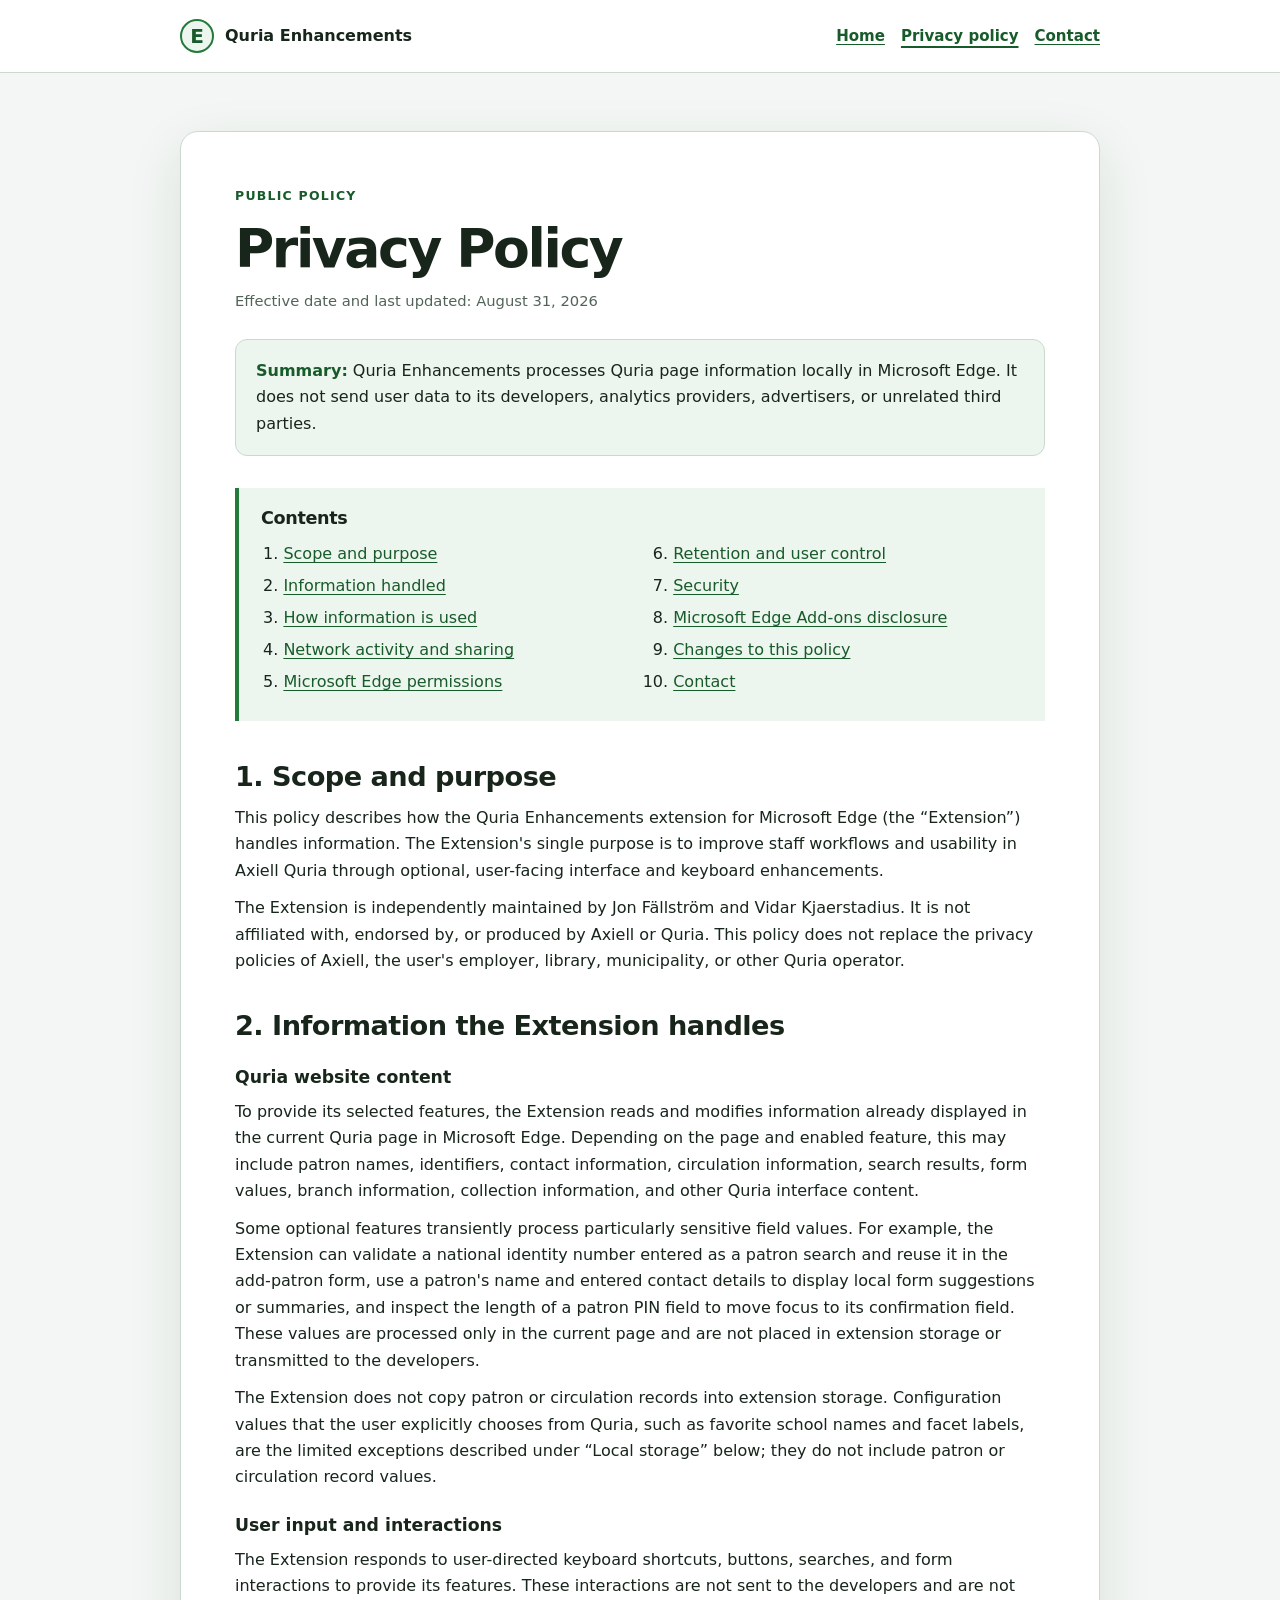
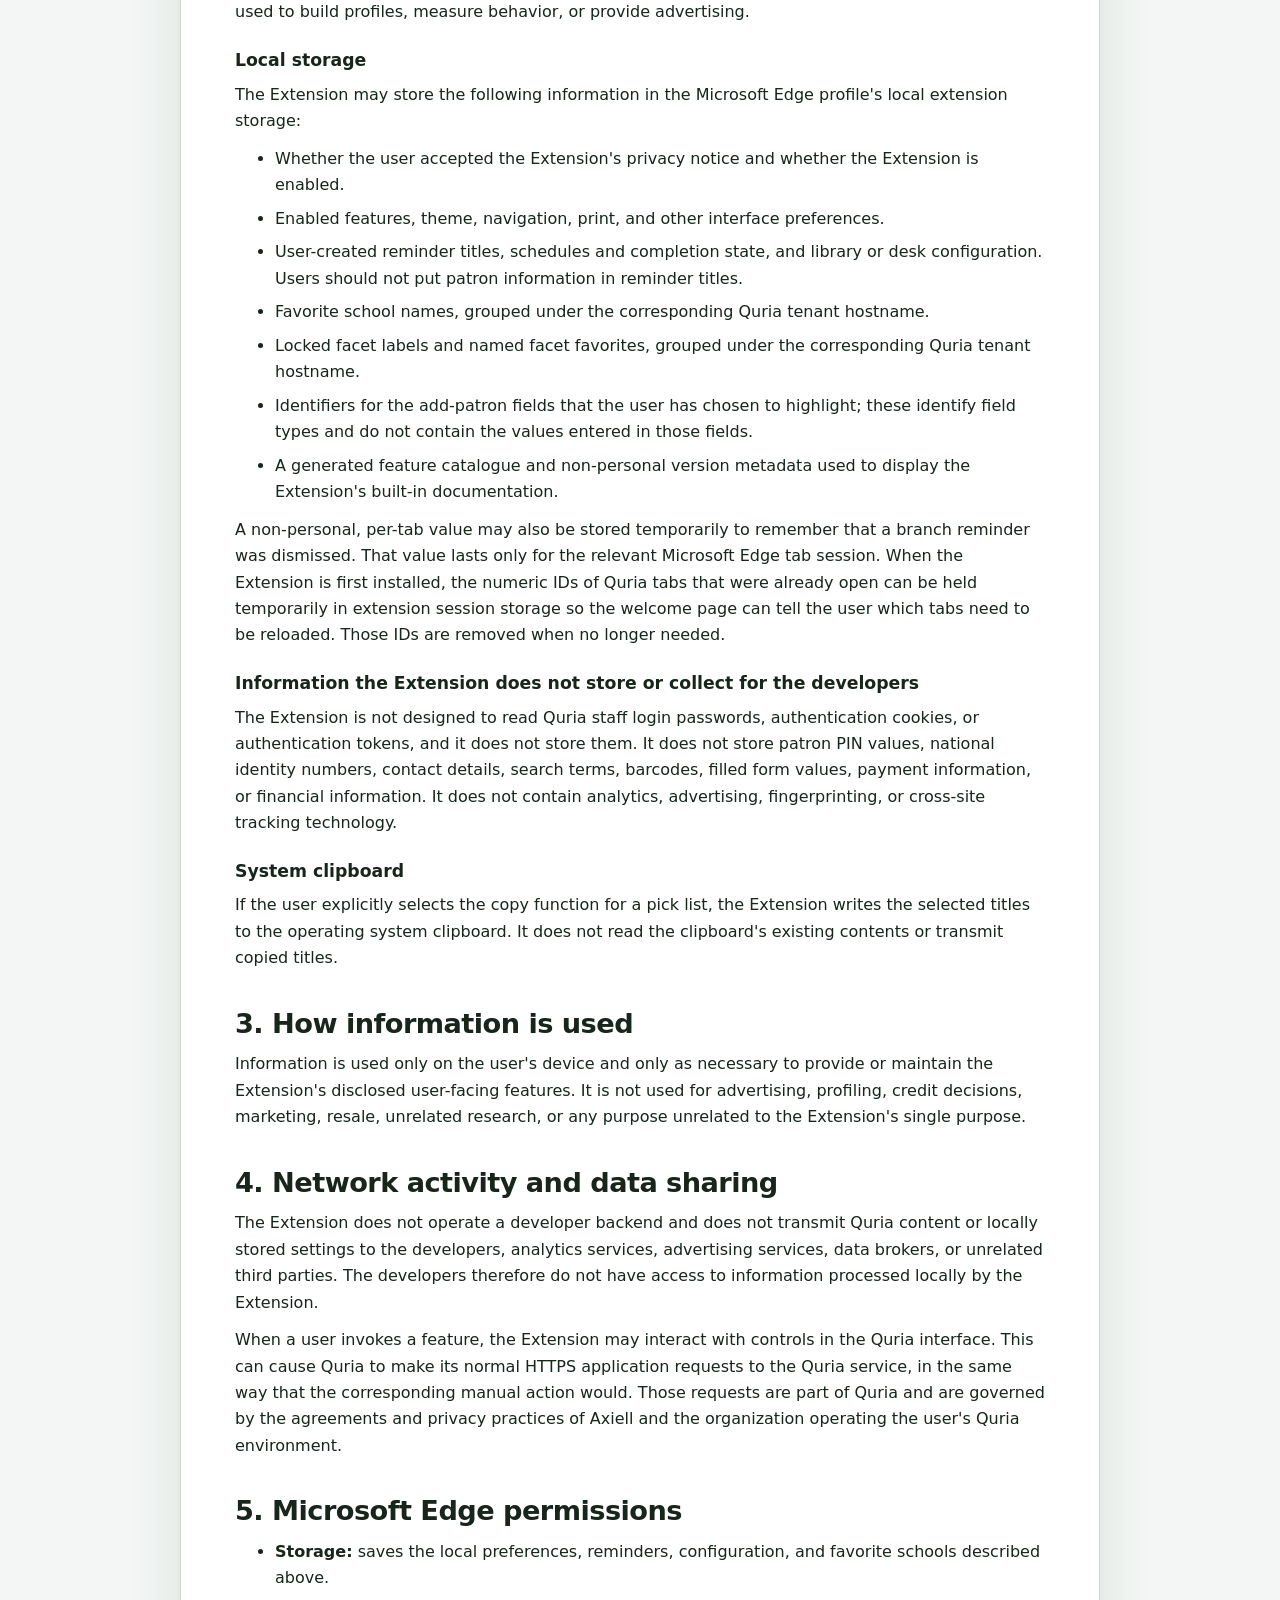
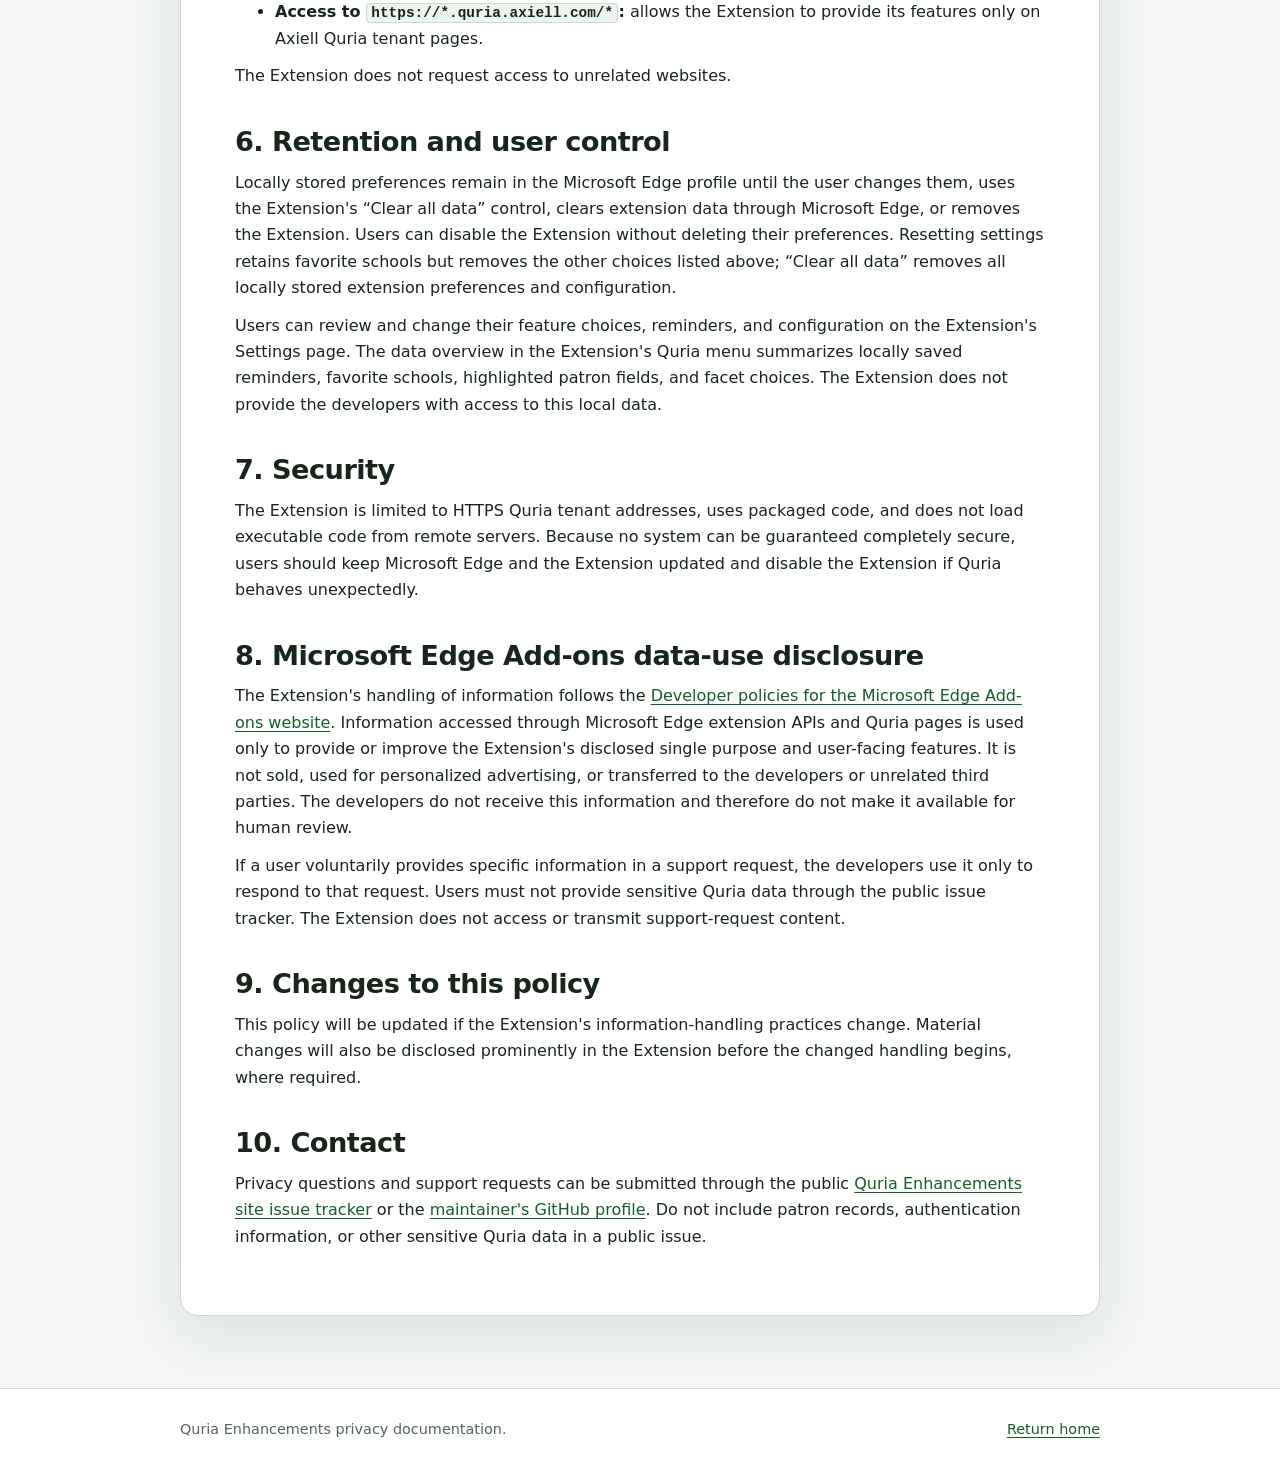
==== privacy.html @ 5dc9fc8a "Publish Edge launch information site" ====
<!doctype html>
<html lang="en">
<head>
    <meta charset="utf-8">
    <meta name="viewport" content="width=device-width, initial-scale=1">
    <meta name="description" content="Privacy policy for the Quria Enhancements extension for Microsoft Edge.">
    <meta name="referrer" content="no-referrer">
    <meta http-equiv="Content-Security-Policy" content="default-src 'self'; script-src 'none'; style-src 'self'; img-src 'self' data:; connect-src 'none'; frame-src 'none'; object-src 'none'; base-uri 'none'; form-action 'none'">
    <link rel="canonical" href="https://jon-fallstrom.github.io/Quria-enhancements---Plugin-info/privacy.html">
    <link rel="stylesheet" href="styles.css">
    <title>Privacy Policy — Quria Enhancements</title>
</head>
<body>
    <a class="skip-link" href="#main-content">Skip to main content</a>

    <header class="site-header">
        <div class="site-header-inner">
            <a class="brand" href="index.html" aria-label="Quria Enhancements home">
                <span class="brand-mark" aria-hidden="true">E</span>
                <span>Quria Enhancements</span>
            </a>
            <nav class="site-nav" aria-label="Main navigation">
                <a href="index.html">Home</a>
                <a href="privacy.html" aria-current="page">Privacy policy</a>
                <a href="#contact">Contact</a>
            </nav>
        </div>
    </header>

    <main id="main-content" class="page-shell">
        <article class="document">
            <p class="eyebrow">Public policy</p>
            <h1>Privacy Policy</h1>
            <p class="meta">Effective date and last updated: August 31, 2026</p>

            <div class="notice">
                <strong>Summary:</strong> Quria Enhancements processes Quria page information locally in Microsoft Edge.
                It does not send user data to its developers, analytics providers, advertisers, or unrelated third parties.
            </div>

            <nav class="document-toc" aria-label="Privacy policy contents">
                <h2>Contents</h2>
                <ol>
                    <li><a href="#scope">Scope and purpose</a></li>
                    <li><a href="#information">Information handled</a></li>
                    <li><a href="#use">How information is used</a></li>
                    <li><a href="#transmission">Network activity and sharing</a></li>
                    <li><a href="#permissions">Microsoft Edge permissions</a></li>
                    <li><a href="#retention">Retention and user control</a></li>
                    <li><a href="#security">Security</a></li>
                    <li><a href="#edge-addons">Microsoft Edge Add-ons disclosure</a></li>
                    <li><a href="#changes">Changes to this policy</a></li>
                    <li><a href="#contact">Contact</a></li>
                </ol>
            </nav>

            <section aria-labelledby="scope">
                <h2 id="scope">1. Scope and purpose</h2>
                <p>
                    This policy describes how the Quria Enhancements extension for Microsoft Edge (the “Extension”) handles information.
                    The Extension's single purpose is to improve staff workflows and usability in Axiell Quria through optional,
                    user-facing interface and keyboard enhancements.
                </p>
                <p>
                    The Extension is independently maintained by Jon Fällström and Vidar Kjaerstadius. It is not affiliated with,
                    endorsed by, or produced by Axiell or Quria. This policy does not replace the privacy policies of Axiell,
                    the user's employer, library, municipality, or other Quria operator.
                </p>
            </section>

            <section aria-labelledby="information">
                <h2 id="information">2. Information the Extension handles</h2>

                <h3>Quria website content</h3>
                <p>
                    To provide its selected features, the Extension reads and modifies information already displayed in the
                    current Quria page in Microsoft Edge. Depending on the page and enabled feature, this may include patron names, identifiers,
                    contact information, circulation information, search results, form values, branch information, collection
                    information, and other Quria interface content.
                </p>
                <p>
                    Some optional features transiently process particularly sensitive field values. For example, the Extension
                    can validate a national identity number entered as a patron search and reuse it in the add-patron form, use
                    a patron's name and entered contact details to display local form suggestions or summaries, and inspect the
                    length of a patron PIN field to move focus to its confirmation field. These values are processed only in the
                    current page and are not placed in extension storage or transmitted to the developers.
                </p>
                <p>
                    The Extension does not copy patron or circulation records into extension storage. Configuration values that
                    the user explicitly chooses from Quria, such as favorite school names and facet labels, are the limited
                    exceptions described under “Local storage” below; they do not include patron or circulation record values.
                </p>

                <h3>User input and interactions</h3>
                <p>
                    The Extension responds to user-directed keyboard shortcuts, buttons, searches, and form interactions to
                    provide its features. These interactions are not sent to the developers and are not used to build profiles,
                    measure behavior, or provide advertising.
                </p>

                <h3>Local storage</h3>
                <p>The Extension may store the following information in the Microsoft Edge profile's local extension storage:</p>
                <ul>
                    <li>Whether the user accepted the Extension's privacy notice and whether the Extension is enabled.</li>
                    <li>Enabled features, theme, navigation, print, and other interface preferences.</li>
                    <li>
                        User-created reminder titles, schedules and completion state, and library or desk configuration.
                        Users should not put patron information in reminder titles.
                    </li>
                    <li>Favorite school names, grouped under the corresponding Quria tenant hostname.</li>
                    <li>Locked facet labels and named facet favorites, grouped under the corresponding Quria tenant hostname.</li>
                    <li>
                        Identifiers for the add-patron fields that the user has chosen to highlight; these identify field types
                        and do not contain the values entered in those fields.
                    </li>
                    <li>A generated feature catalogue and non-personal version metadata used to display the Extension's built-in documentation.</li>
                </ul>
                <p>
                    A non-personal, per-tab value may also be stored temporarily to remember that a branch reminder was dismissed.
                    That value lasts only for the relevant Microsoft Edge tab session. When the Extension is first installed, the numeric
                    IDs of Quria tabs that were already open can be held temporarily in extension session storage so the welcome page
                    can tell the user which tabs need to be reloaded. Those IDs are removed when no longer needed.
                </p>

                <h3>Information the Extension does not store or collect for the developers</h3>
                <p>
                    The Extension is not designed to read Quria staff login passwords, authentication cookies, or authentication
                    tokens, and it does not store them. It does not store patron PIN values, national identity numbers, contact
                    details, search terms, barcodes, filled form values, payment information, or financial information. It does
                    not contain analytics, advertising, fingerprinting, or cross-site tracking technology.
                </p>

                <h3>System clipboard</h3>
                <p>
                    If the user explicitly selects the copy function for a pick list, the Extension writes the selected titles to
                    the operating system clipboard. It does not read the clipboard's existing contents or transmit copied titles.
                </p>
            </section>

            <section aria-labelledby="use">
                <h2 id="use">3. How information is used</h2>
                <p>
                    Information is used only on the user's device and only as necessary to provide or maintain the Extension's
                    disclosed user-facing features. It is not used for advertising, profiling, credit decisions, marketing,
                    resale, unrelated research, or any purpose unrelated to the Extension's single purpose.
                </p>
            </section>

            <section aria-labelledby="transmission">
                <h2 id="transmission">4. Network activity and data sharing</h2>
                <p>
                    The Extension does not operate a developer backend and does not transmit Quria content or locally stored
                    settings to the developers, analytics services, advertising services, data brokers, or unrelated third parties.
                    The developers therefore do not have access to information processed locally by the Extension.
                </p>
                <p>
                    When a user invokes a feature, the Extension may interact with controls in the Quria interface. This can cause
                    Quria to make its normal HTTPS application requests to the Quria service, in the same way that the corresponding
                    manual action would. Those requests are part of Quria and are governed by the agreements and privacy practices
                    of Axiell and the organization operating the user's Quria environment.
                </p>
            </section>

            <section aria-labelledby="permissions">
                <h2 id="permissions">5. Microsoft Edge permissions</h2>
                <ul>
                    <li><strong>Storage:</strong> saves the local preferences, reminders, configuration, and favorite schools described above.</li>
                    <li><strong>Access to <code>https://*.quria.axiell.com/*</code>:</strong> allows the Extension to provide its features only on Axiell Quria tenant pages.</li>
                </ul>
                <p>The Extension does not request access to unrelated websites.</p>
            </section>

            <section aria-labelledby="retention">
                <h2 id="retention">6. Retention and user control</h2>
                <p>
                    Locally stored preferences remain in the Microsoft Edge profile until the user changes them, uses the Extension's
                    “Clear all data” control, clears extension data through Microsoft Edge, or removes the Extension. Users can disable
                    the Extension without deleting their preferences. Resetting settings retains favorite schools but removes the
                    other choices listed above; “Clear all data” removes all locally stored extension preferences and configuration.
                </p>
                <p>
                    Users can review and change their feature choices, reminders, and configuration on the Extension's Settings page.
                    The data overview in the Extension's Quria menu summarizes locally saved reminders, favorite schools, highlighted
                    patron fields, and facet choices. The Extension does not provide the developers with access to this local data.
                </p>
            </section>

            <section aria-labelledby="security">
                <h2 id="security">7. Security</h2>
                <p>
                    The Extension is limited to HTTPS Quria tenant addresses, uses packaged code, and does not load executable code
                    from remote servers. Because no system can be guaranteed completely secure, users should keep Microsoft Edge
                    and the Extension updated and disable the Extension if Quria behaves unexpectedly.
                </p>
            </section>

            <section aria-labelledby="edge-addons">
                <h2 id="edge-addons">8. Microsoft Edge Add-ons data-use disclosure</h2>
                <p>
                    The Extension's handling of information follows the
                    <a href="https://learn.microsoft.com/en-us/legal/microsoft-edge/extensions/developer-policies" rel="noopener noreferrer">Developer policies for the Microsoft Edge Add-ons website</a>.
                    Information accessed through Microsoft Edge extension APIs and Quria pages is used only to provide or improve
                    the Extension's disclosed single purpose and user-facing features. It is not sold, used for personalized advertising,
                    or transferred to the developers or unrelated third parties. The developers do not receive this information and
                    therefore do not make it available for human review.
                </p>
                <p>
                    If a user voluntarily provides specific information in a support request, the developers use it only to respond to
                    that request. Users must not provide sensitive Quria data through the public issue tracker. The Extension does not
                    access or transmit support-request content.
                </p>
            </section>

            <section aria-labelledby="changes">
                <h2 id="changes">9. Changes to this policy</h2>
                <p>
                    This policy will be updated if the Extension's information-handling practices change. Material changes will also
                    be disclosed prominently in the Extension before the changed handling begins, where required.
                </p>
            </section>

            <section id="contact" aria-labelledby="contact-heading">
                <h2 id="contact-heading">10. Contact</h2>
                <p>
                    Privacy questions and support requests can be submitted through the public
                    <a href="https://github.com/jon-fallstrom/Quria-enhancements---Plugin-info/issues" rel="noopener noreferrer">Quria Enhancements site issue tracker</a>
                    or the <a href="https://github.com/jon-fallstrom" rel="noopener noreferrer">maintainer's GitHub profile</a>.
                    Do not include patron records, authentication information, or other sensitive Quria data in a public issue.
                </p>
            </section>
        </article>
    </main>

    <footer class="site-footer">
        <div class="site-footer-inner">
            <span>Quria Enhancements privacy documentation.</span>
            <a href="index.html">Return home</a>
        </div>
    </footer>
</body>
</html>
---- styles.css ----
:root {
    color-scheme: light dark;
    --page: #f3f6f4;
    --surface: #ffffff;
    --surface-soft: #edf5ef;
    --text: #17251b;
    --muted: #526458;
    --border: #cbd8ce;
    --accent: #247a3a;
    --accent-strong: #185b2a;
    --focus: #0b57d0;
    --shadow: 0 18px 55px rgba(25, 61, 34, 0.10);
}

* {
    box-sizing: border-box;
}

html {
    scroll-behavior: smooth;
}

body {
    min-width: 280px;
    margin: 0;
    background: var(--page);
    color: var(--text);
    font-family: Inter, ui-sans-serif, system-ui, -apple-system, BlinkMacSystemFont, "Segoe UI", sans-serif;
    font-size: 16px;
    line-height: 1.65;
}

a {
    color: var(--accent-strong);
    text-underline-offset: 0.18em;
}

a:hover {
    text-decoration-thickness: 2px;
}

a:focus-visible {
    border-radius: 3px;
    outline: 3px solid var(--focus);
    outline-offset: 3px;
}

.skip-link {
    position: fixed;
    z-index: 10;
    top: 12px;
    left: 12px;
    padding: 10px 14px;
    border-radius: 7px;
    background: var(--text);
    color: var(--surface);
    font-weight: 750;
    transform: translateY(-160%);
}

.skip-link:focus {
    transform: translateY(0);
}

.site-header {
    border-bottom: 1px solid var(--border);
    background: var(--surface);
}

.site-header-inner,
.page-shell,
.site-footer-inner {
    width: min(920px, calc(100% - 36px));
    margin-inline: auto;
}

.site-header-inner {
    display: flex;
    align-items: center;
    justify-content: space-between;
    gap: 20px;
    min-height: 72px;
}

.brand {
    display: inline-flex;
    align-items: center;
    gap: 11px;
    color: var(--text);
    font-weight: 750;
    text-decoration: none;
}

.brand-mark {
    display: inline-grid;
    width: 34px;
    height: 34px;
    place-items: center;
    border: 2px solid var(--accent);
    border-radius: 50%;
    background: var(--surface-soft);
    color: var(--accent-strong);
    font-size: 20px;
    font-weight: 800;
    line-height: 1;
}

.site-nav {
    display: flex;
    flex-wrap: wrap;
    gap: 16px;
}

.site-nav a {
    font-size: 0.94rem;
    font-weight: 650;
}

.site-nav a[aria-current="page"] {
    text-decoration-thickness: 2px;
    text-underline-offset: 0.32em;
}

.page-shell {
    padding-block: 58px 72px;
}

.hero,
.document {
    border: 1px solid var(--border);
    border-radius: 18px;
    background: var(--surface);
    box-shadow: var(--shadow);
}

.hero {
    padding: clamp(30px, 6vw, 64px);
}

.content-section {
    padding-top: 56px;
    scroll-margin-top: 24px;
}

.content-section + .content-section {
    margin-top: 8px;
}

.document {
    padding: clamp(26px, 5vw, 54px);
}

.eyebrow {
    margin: 0 0 10px;
    color: var(--accent-strong);
    font-size: 0.78rem;
    font-weight: 800;
    letter-spacing: 0.1em;
    text-transform: uppercase;
}

h1,
h2,
h3 {
    line-height: 1.2;
}

h1 {
    max-width: 18ch;
    margin: 0;
    font-size: clamp(2.1rem, 7vw, 4.2rem);
    letter-spacing: -0.045em;
}

.document h1 {
    max-width: none;
    font-size: clamp(2rem, 6vw, 3.35rem);
}

h2 {
    margin: 2.25rem 0 0.7rem;
    font-size: clamp(1.35rem, 3vw, 1.7rem);
    letter-spacing: -0.02em;
}

h3 {
    margin: 1.5rem 0 0.5rem;
    font-size: 1.08rem;
}

p,
ul {
    margin-block: 0.7rem;
}

ol {
    margin-block: 0.7rem;
}

li + li {
    margin-top: 0.45rem;
}

.lede {
    max-width: 66ch;
    margin: 1.25rem 0 0;
    color: var(--muted);
    font-size: clamp(1.08rem, 2.2vw, 1.24rem);
}

.actions {
    display: flex;
    flex-wrap: wrap;
    gap: 12px;
    margin-top: 28px;
}

.key-facts {
    display: grid;
    grid-template-columns: repeat(3, minmax(0, 1fr));
    gap: 1px;
    margin: 42px 0 0;
    overflow: hidden;
    border: 1px solid var(--border);
    border-radius: 12px;
    background: var(--border);
}

.key-facts div {
    padding: 16px 18px;
    background: var(--surface-soft);
}

.key-facts dt {
    color: var(--muted);
    font-size: 0.76rem;
    font-weight: 800;
    letter-spacing: 0.07em;
    text-transform: uppercase;
}

.key-facts dd {
    margin: 3px 0 0;
    font-weight: 700;
}

.button {
    display: inline-flex;
    align-items: center;
    min-height: 44px;
    padding: 9px 17px;
    border: 1px solid var(--accent);
    border-radius: 9px;
    background: var(--accent);
    color: #ffffff;
    font-weight: 750;
    text-decoration: none;
}

.button:hover {
    background: var(--accent-strong);
}

.button.is-secondary {
    border-color: var(--border);
    background: var(--surface);
    color: var(--accent-strong);
}

.cards {
    display: grid;
    grid-template-columns: repeat(3, minmax(0, 1fr));
    gap: 16px;
    margin-top: 22px;
}

.card,
.notice {
    border: 1px solid var(--border);
    border-radius: 12px;
    background: var(--surface-soft);
}

.card {
    padding: 20px;
}

.card h3 {
    margin: 0;
    font-size: 1.06rem;
}

.card p {
    margin-bottom: 0;
    color: var(--muted);
    font-size: 0.95rem;
}

.meta {
    margin-top: 8px;
    color: var(--muted);
    font-size: 0.92rem;
}

.notice {
    margin: 1.6rem 0;
    padding: 18px 20px;
}

.notice strong {
    color: var(--accent-strong);
}

.section-intro {
    max-width: 72ch;
    color: var(--muted);
    font-size: 1.05rem;
}

.section-action {
    margin-top: 20px;
    font-weight: 700;
}

.callout {
    display: grid;
    grid-template-columns: minmax(220px, 0.8fr) minmax(0, 1.2fr);
    gap: clamp(24px, 6vw, 64px);
    align-items: start;
    margin-top: 64px;
    padding: clamp(24px, 5vw, 40px);
    border: 1px solid var(--border);
    border-radius: 14px;
    background: var(--surface-soft);
}

.callout h2,
.callout p {
    margin-top: 0;
}

.document-toc {
    margin: 2rem 0 2.5rem;
    padding: 20px 22px;
    border-left: 4px solid var(--accent);
    background: var(--surface-soft);
}

.document-toc h2 {
    margin: 0 0 0.75rem;
    font-size: 1.1rem;
}

.document-toc ol {
    columns: 2;
    gap: 40px;
    margin: 0;
    padding-left: 1.4rem;
}

.document-toc li {
    break-inside: avoid;
    margin: 0 0 0.35rem;
}

code {
    padding: 0.08em 0.3em;
    border: 1px solid var(--border);
    border-radius: 4px;
    background: var(--surface-soft);
    font-size: 0.9em;
}

.document section {
    scroll-margin-top: 24px;
}

.site-footer {
    border-top: 1px solid var(--border);
    background: var(--surface);
}

.site-footer-inner {
    display: flex;
    align-items: center;
    justify-content: space-between;
    gap: 18px;
    min-height: 82px;
    color: var(--muted);
    font-size: 0.9rem;
}

@media (max-width: 700px) {
    .site-header-inner,
    .site-footer-inner {
        align-items: flex-start;
        flex-direction: column;
        justify-content: center;
        padding-block: 15px;
    }

    .cards {
        grid-template-columns: 1fr;
    }

    .key-facts,
    .callout {
        grid-template-columns: 1fr;
    }

    .document-toc ol {
        columns: 1;
    }

    .page-shell {
        padding-block: 28px 46px;
    }
}

@media (prefers-color-scheme: dark) {
    :root {
        --page: #111814;
        --surface: #19231d;
        --surface-soft: #202e25;
        --text: #eff8f1;
        --muted: #b7c8bb;
        --border: #3d5142;
        --accent: #62bc75;
        --accent-strong: #9de0aa;
        --focus: #8ab4f8;
        --shadow: 0 18px 55px rgba(0, 0, 0, 0.24);
    }

    .button {
        color: #102016;
    }

    .button.is-secondary {
        color: var(--accent-strong);
    }
}

@media (prefers-reduced-motion: reduce) {
    html {
        scroll-behavior: auto;
    }
}

@media print {
    :root {
        color-scheme: light;
        --page: #ffffff;
        --surface: #ffffff;
        --surface-soft: #ffffff;
        --text: #000000;
        --muted: #333333;
        --border: #999999;
        --shadow: none;
    }

    .skip-link,
    .site-header,
    .site-footer,
    .actions {
        display: none;
    }

    .page-shell {
        width: 100%;
        padding: 0;
    }

    .hero,
    .card,
    .callout {
        break-inside: avoid;
        box-shadow: none;
    }

    a {
        color: inherit;
    }
}
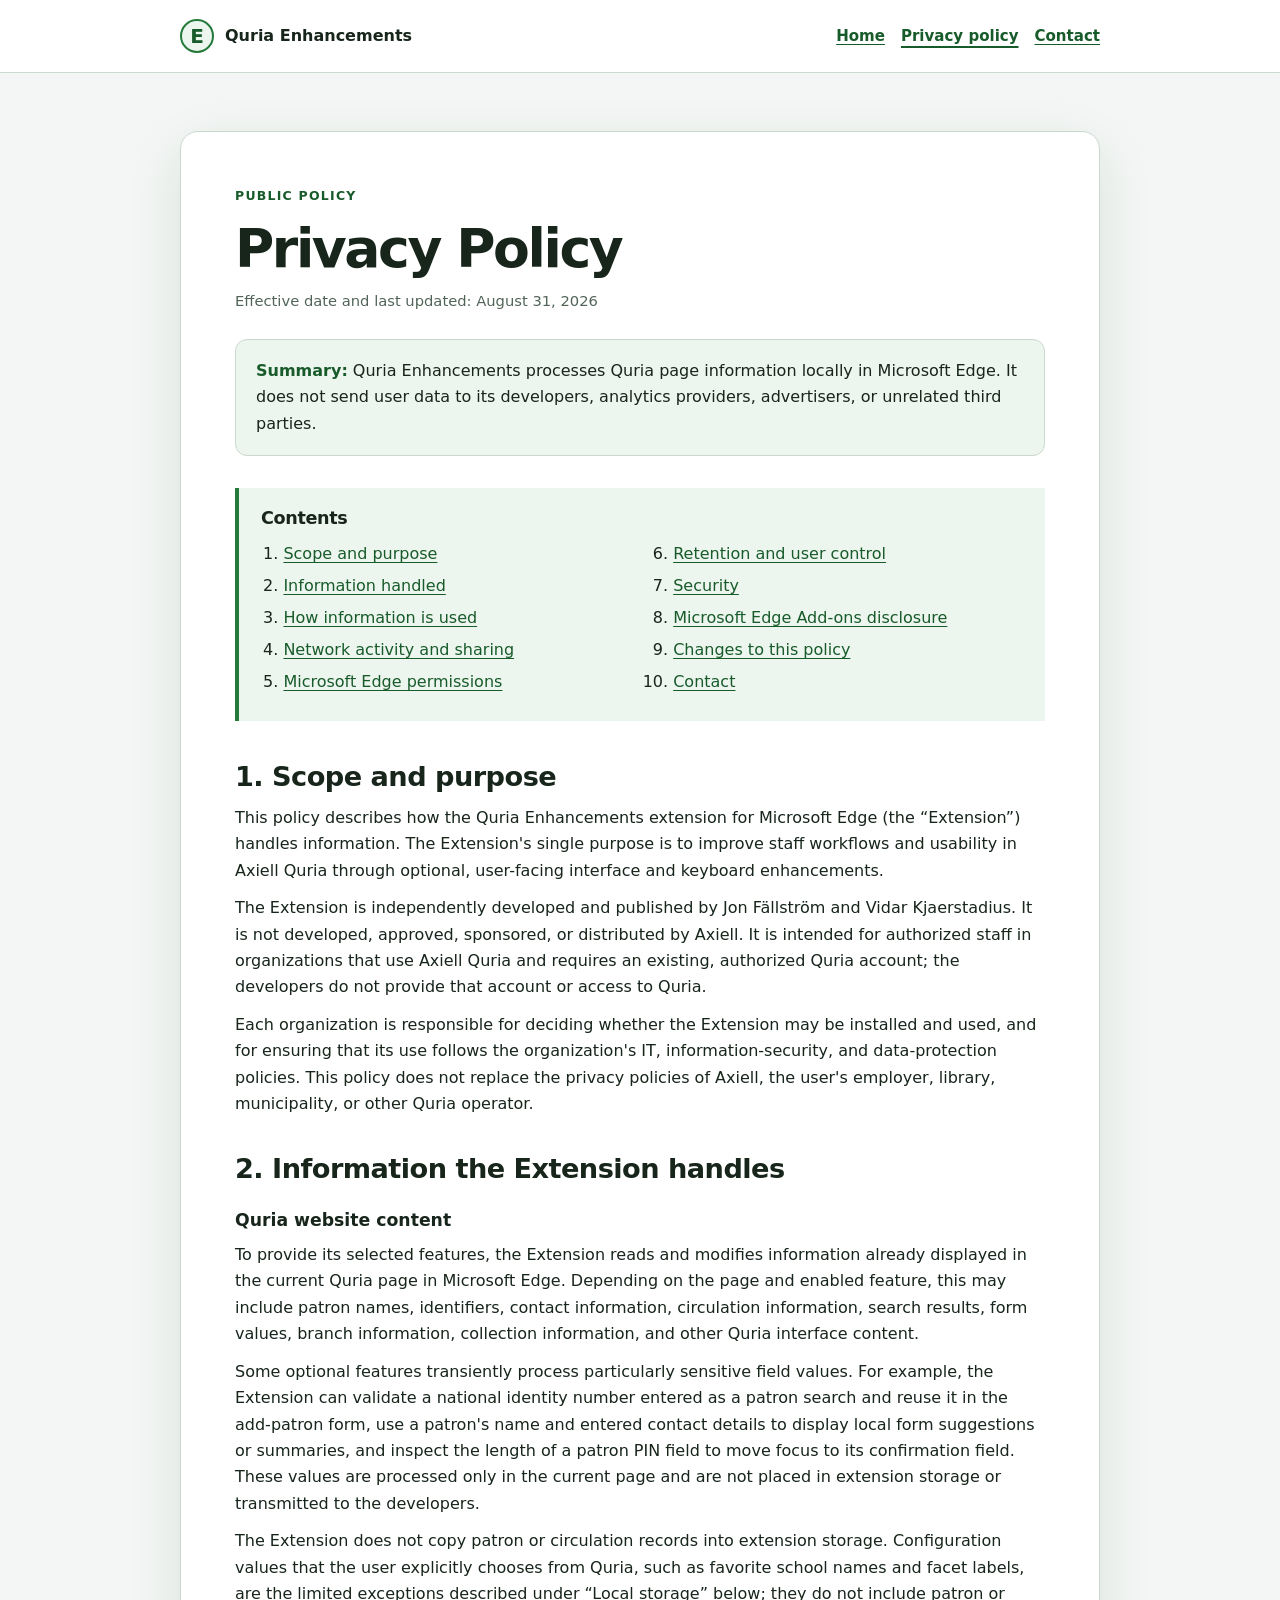
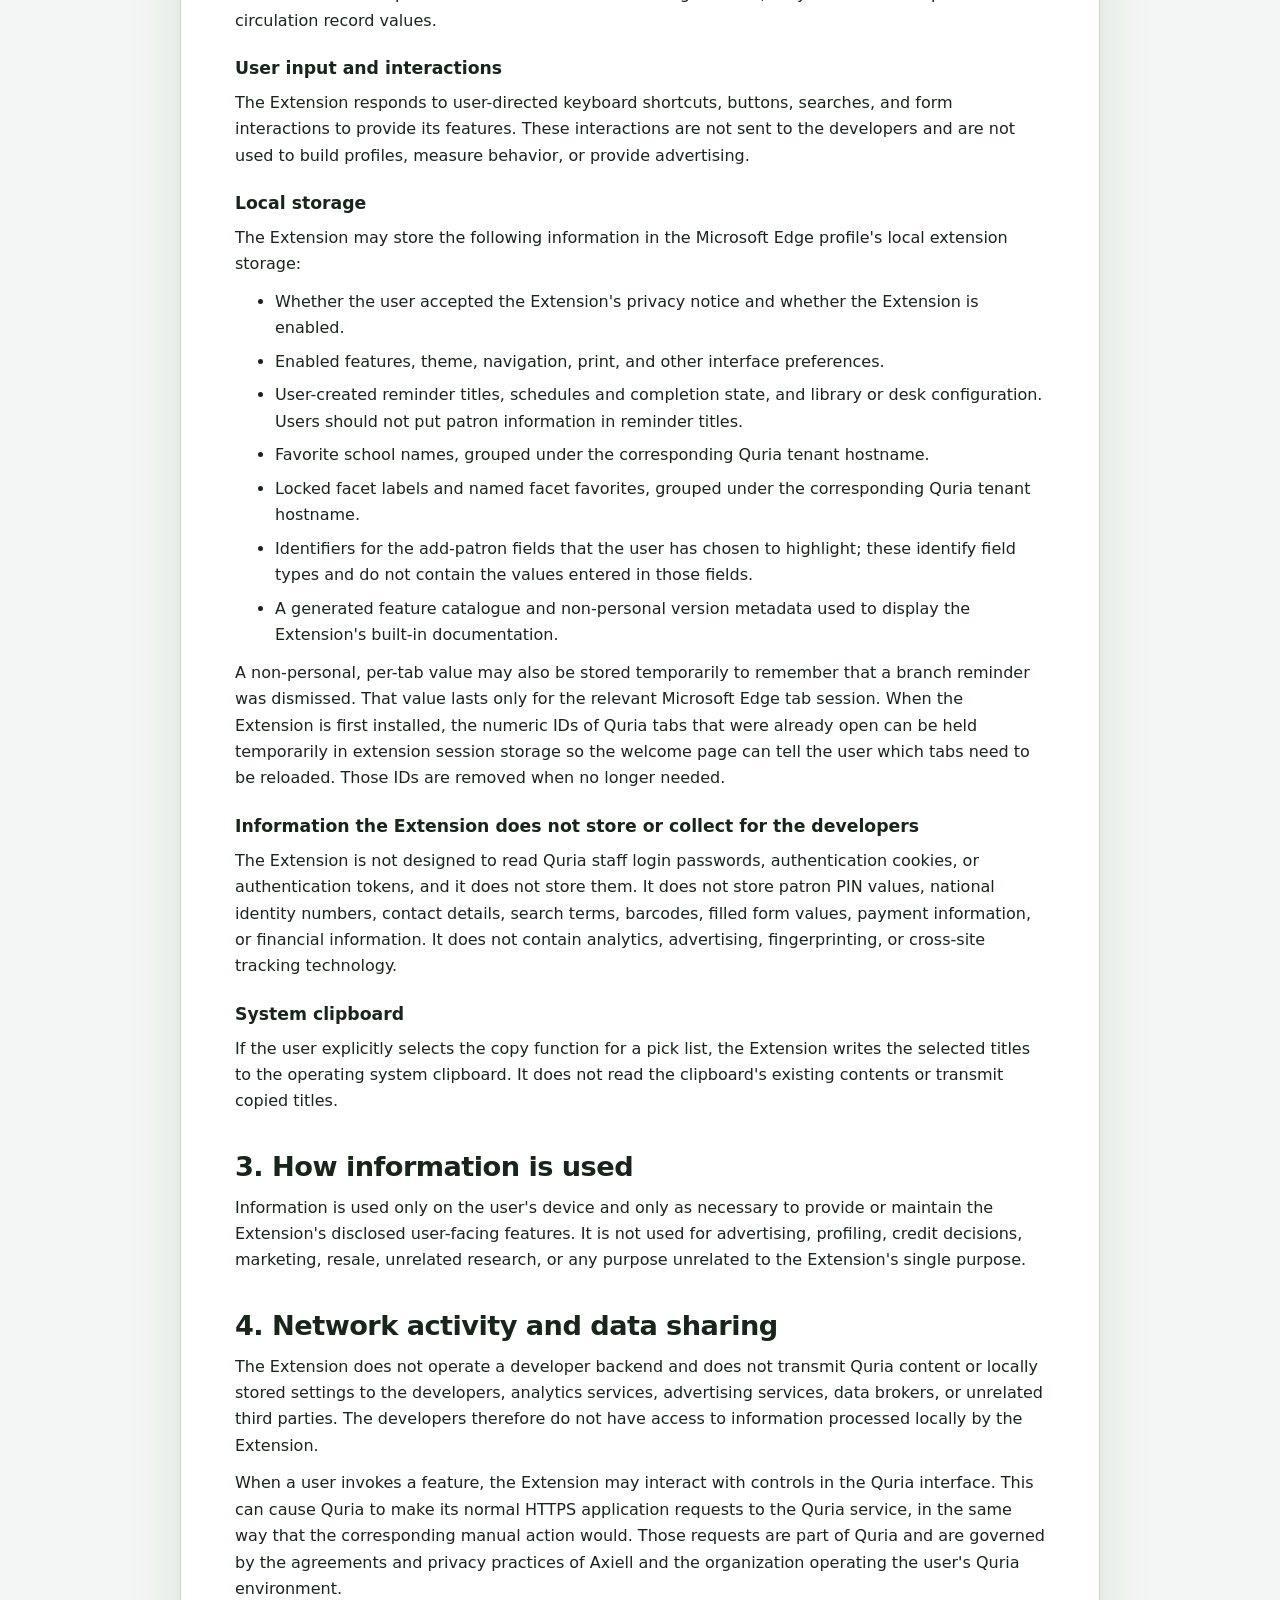
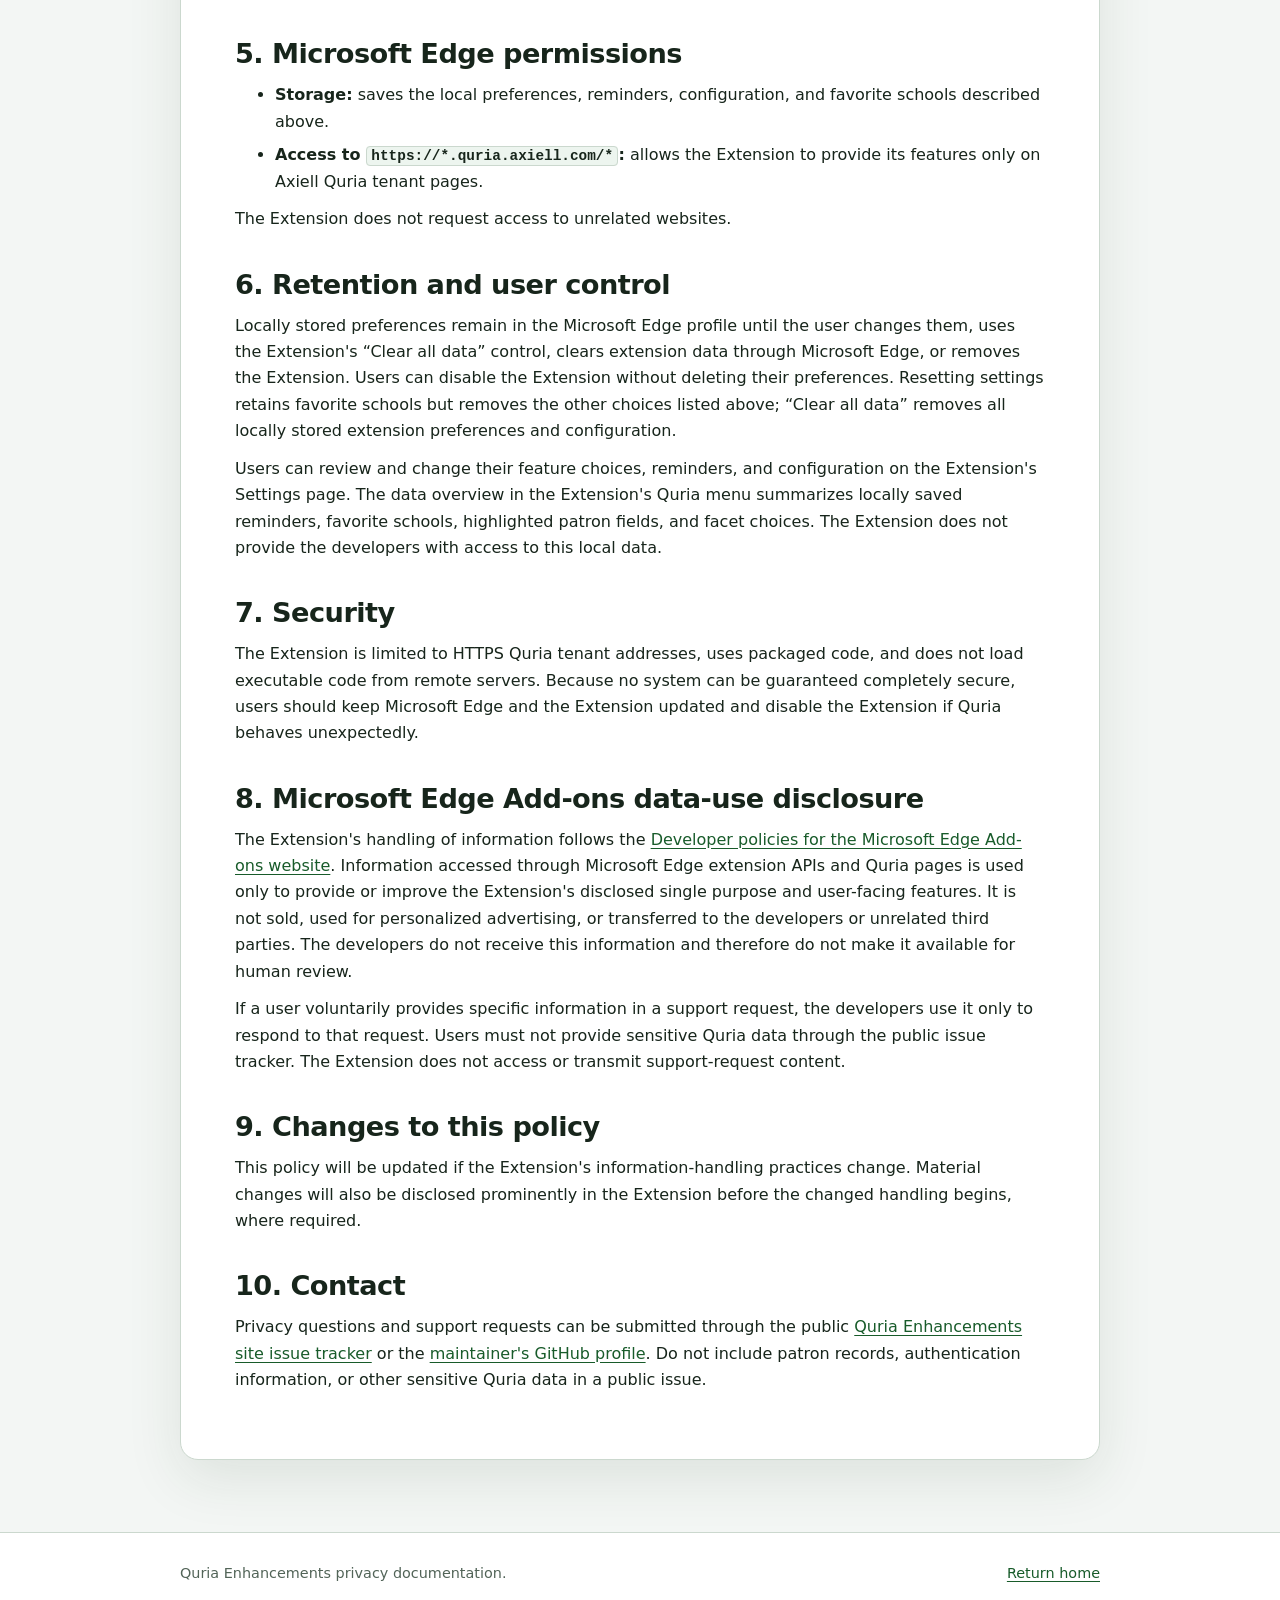
==== commit 36bf36a9: "Clarify independent Edge distribution" ====
--- a/privacy.html
+++ b/privacy.html
@@ -62,9 +62,15 @@
                     user-facing interface and keyboard enhancements.
                 </p>
                 <p>
-                    The Extension is independently maintained by Jon Fällström and Vidar Kjaerstadius. It is not affiliated with,
-                    endorsed by, or produced by Axiell or Quria. This policy does not replace the privacy policies of Axiell,
-                    the user's employer, library, municipality, or other Quria operator.
+                    The Extension is independently developed and published by Jon Fällström and Vidar Kjaerstadius. It is not
+                    developed, approved, sponsored, or distributed by Axiell. It is intended for authorized staff in organizations
+                    that use Axiell Quria and requires an existing, authorized Quria account; the developers do not provide that
+                    account or access to Quria.
+                </p>
+                <p>
+                    Each organization is responsible for deciding whether the Extension may be installed and used, and for ensuring
+                    that its use follows the organization's IT, information-security, and data-protection policies. This policy does
+                    not replace the privacy policies of Axiell, the user's employer, library, municipality, or other Quria operator.
                 </p>
             </section>
 
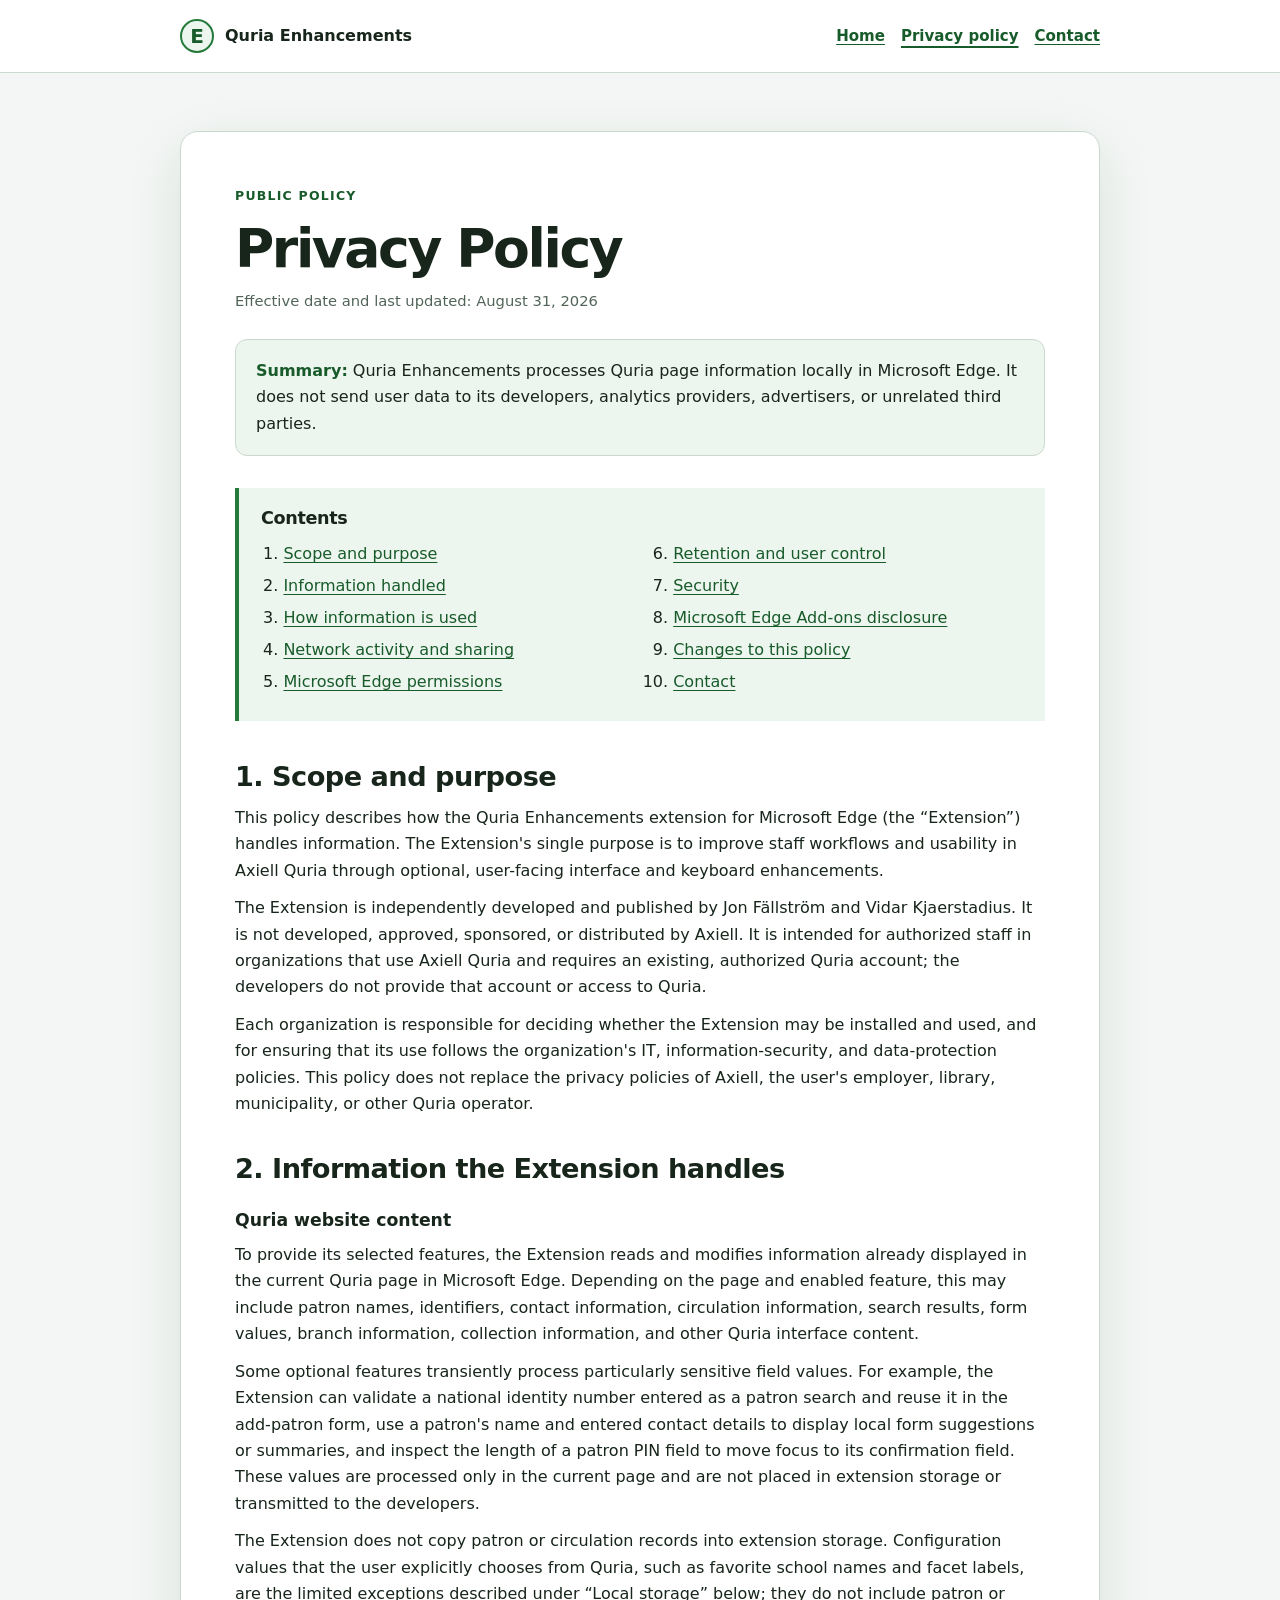
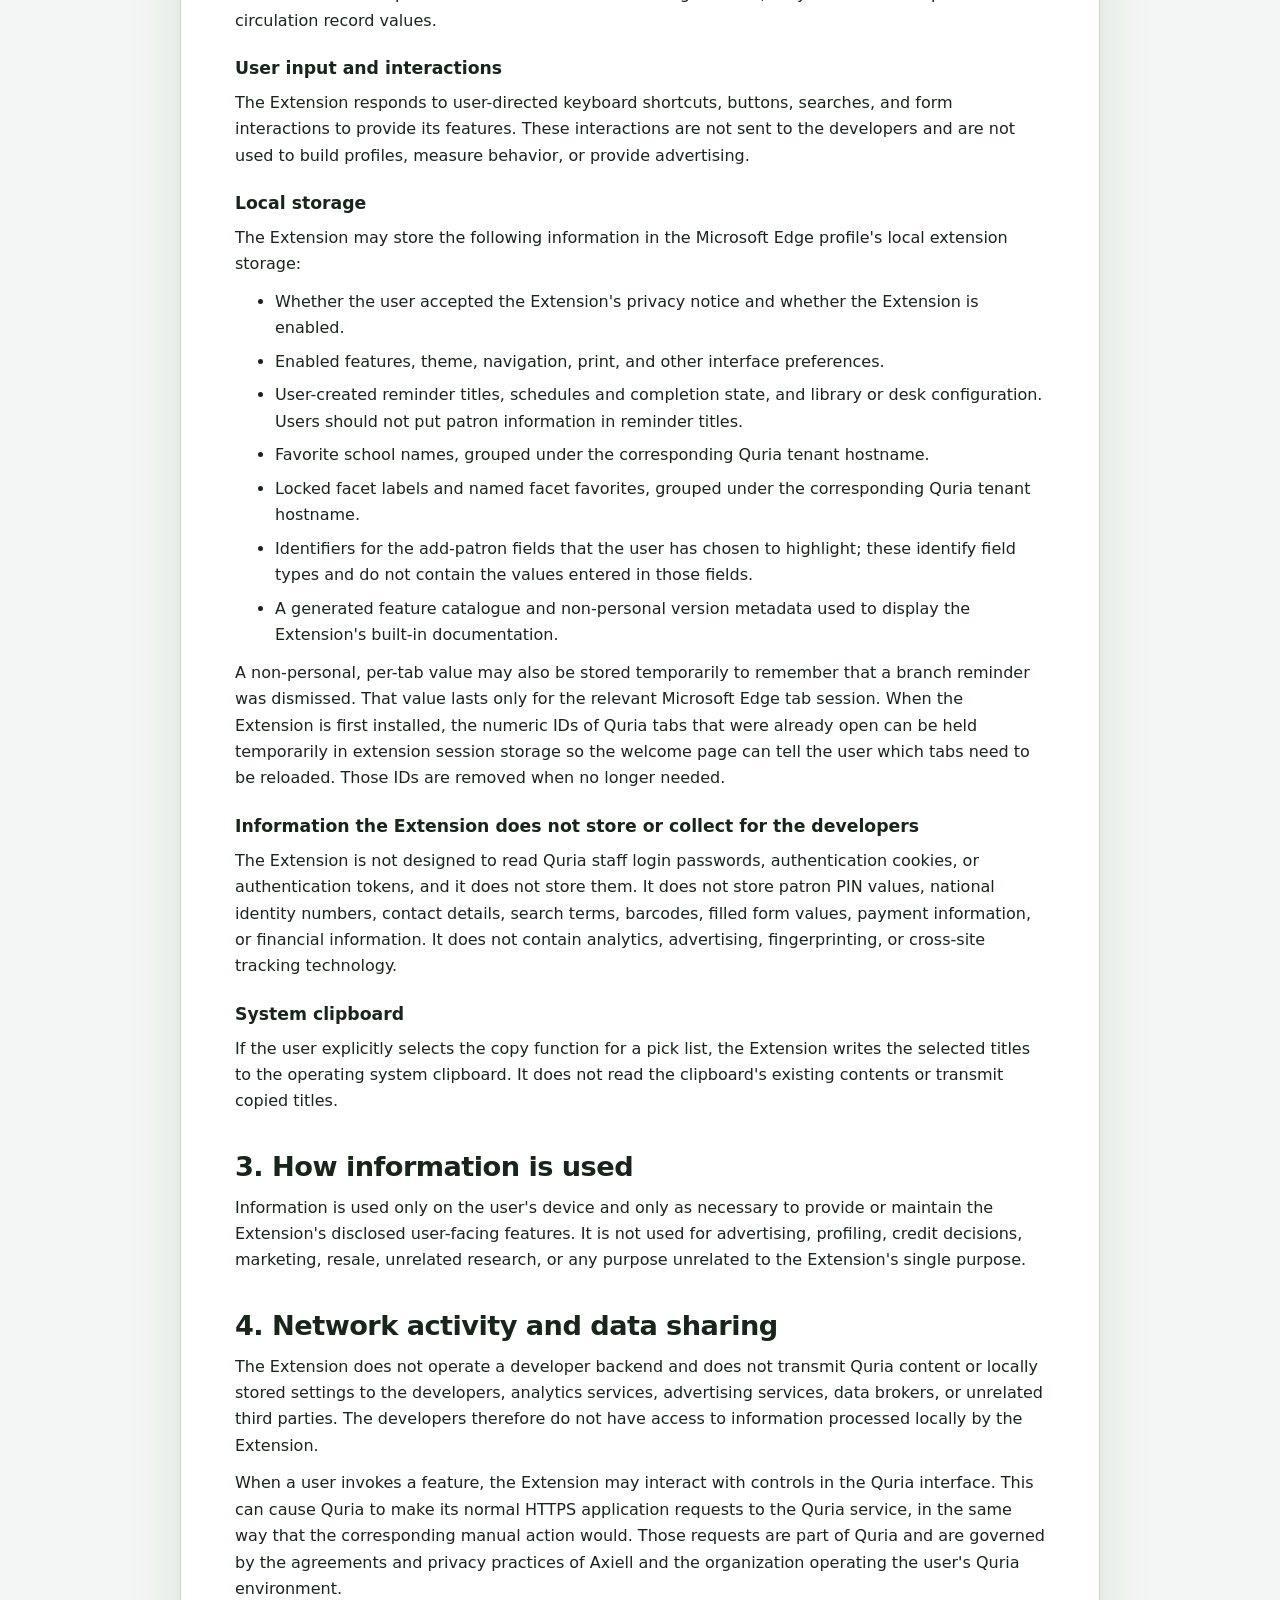
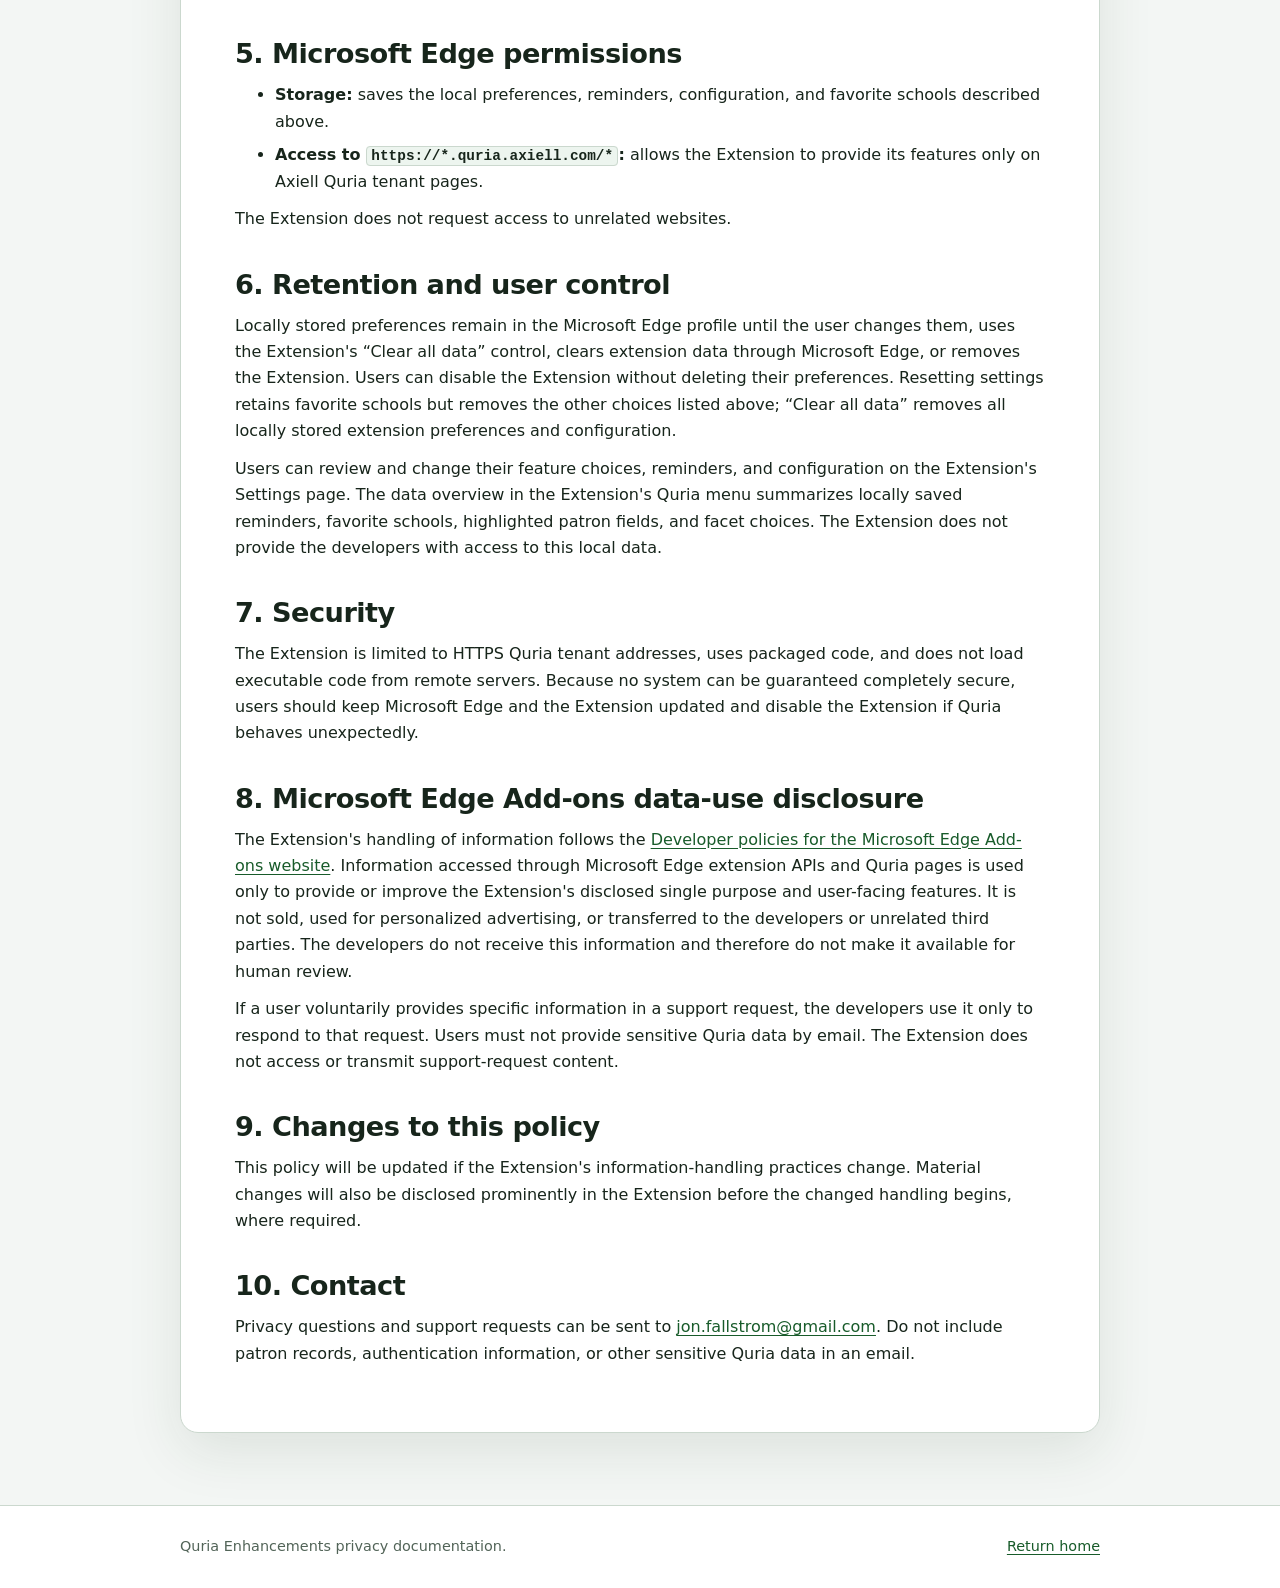
==== commit 8c53de5d: "Use email for public support" ====
--- a/privacy.html
+++ b/privacy.html
@@ -212,8 +212,8 @@
                 </p>
                 <p>
                     If a user voluntarily provides specific information in a support request, the developers use it only to respond to
-                    that request. Users must not provide sensitive Quria data through the public issue tracker. The Extension does not
-                    access or transmit support-request content.
+                    that request. Users must not provide sensitive Quria data by email. The Extension does not access or transmit
+                    support-request content.
                 </p>
             </section>
 
@@ -228,10 +228,9 @@
             <section id="contact" aria-labelledby="contact-heading">
                 <h2 id="contact-heading">10. Contact</h2>
                 <p>
-                    Privacy questions and support requests can be submitted through the public
-                    <a href="https://github.com/jon-fallstrom/Quria-enhancements---Plugin-info/issues" rel="noopener noreferrer">Quria Enhancements site issue tracker</a>
-                    or the <a href="https://github.com/jon-fallstrom" rel="noopener noreferrer">maintainer's GitHub profile</a>.
-                    Do not include patron records, authentication information, or other sensitive Quria data in a public issue.
+                    Privacy questions and support requests can be sent to
+                    <a href="mailto:jon.fallstrom@gmail.com">jon.fallstrom@gmail.com</a>.
+                    Do not include patron records, authentication information, or other sensitive Quria data in an email.
                 </p>
             </section>
         </article>
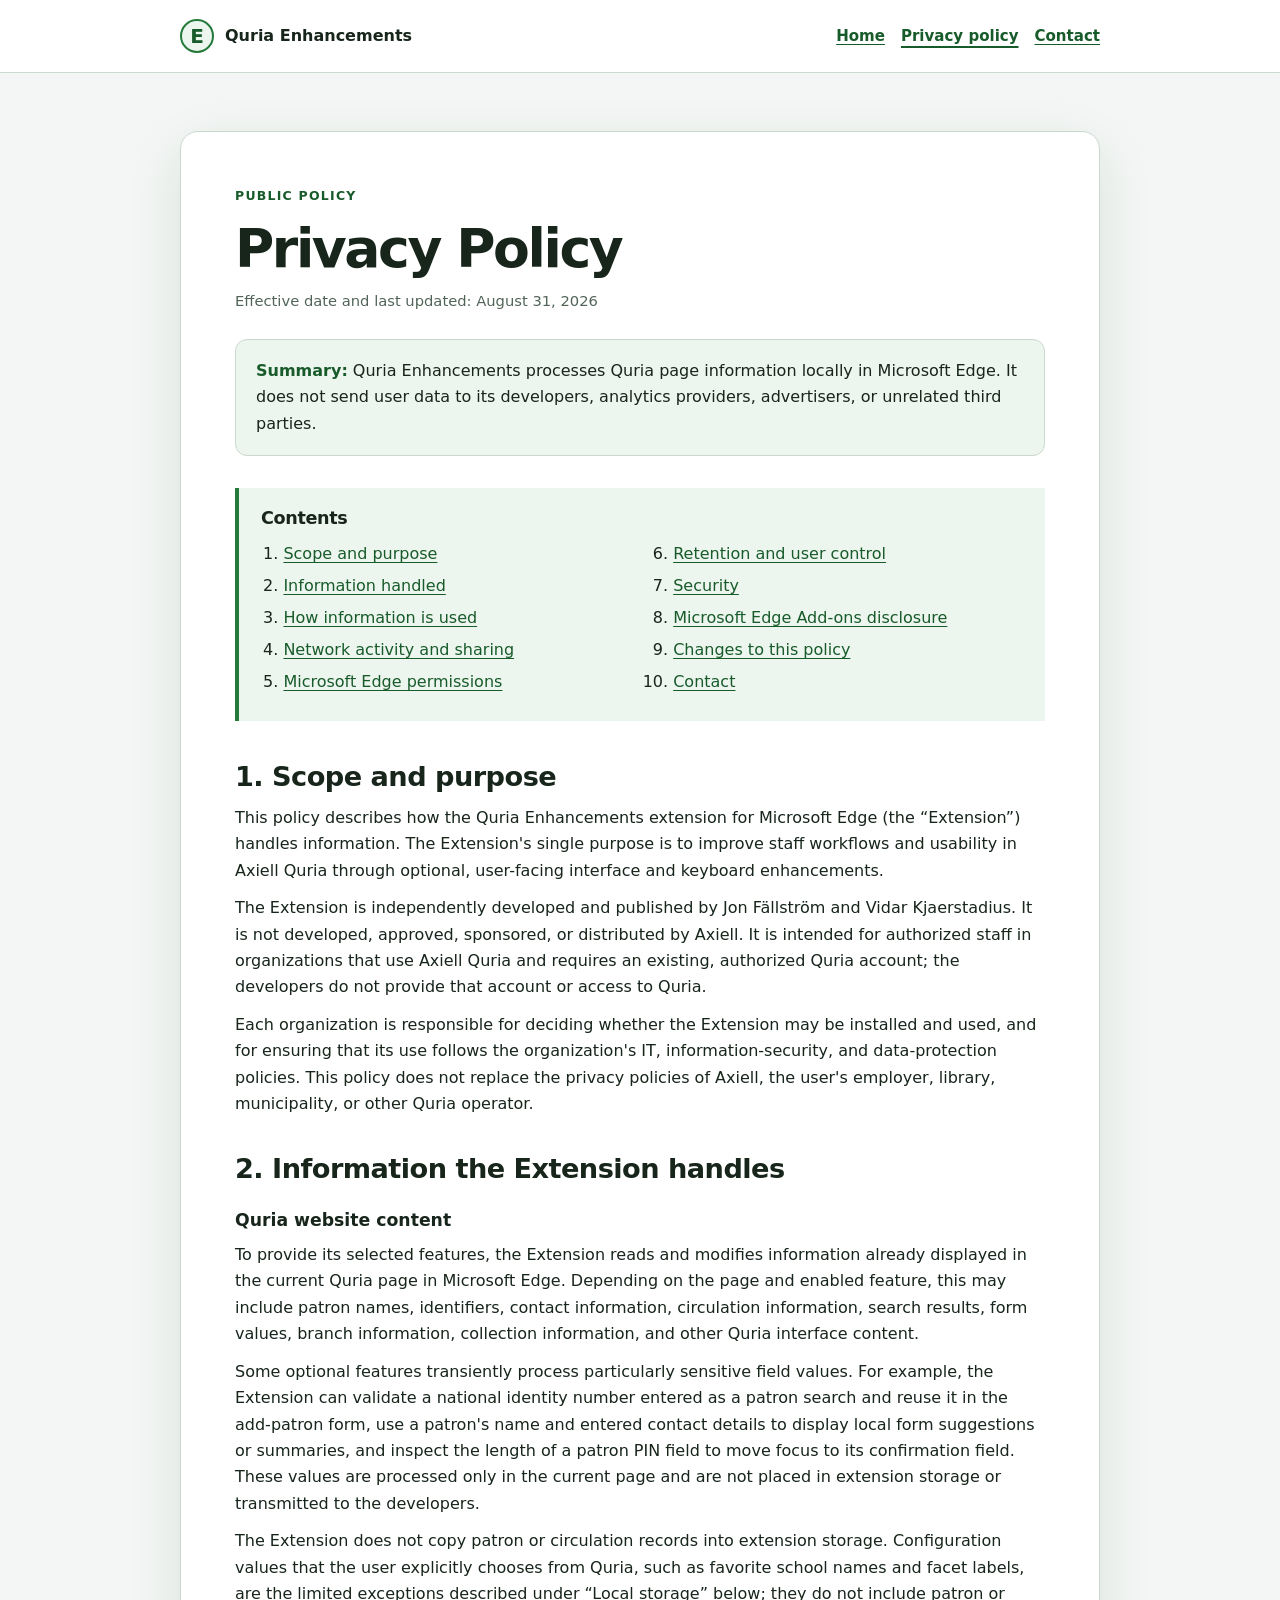
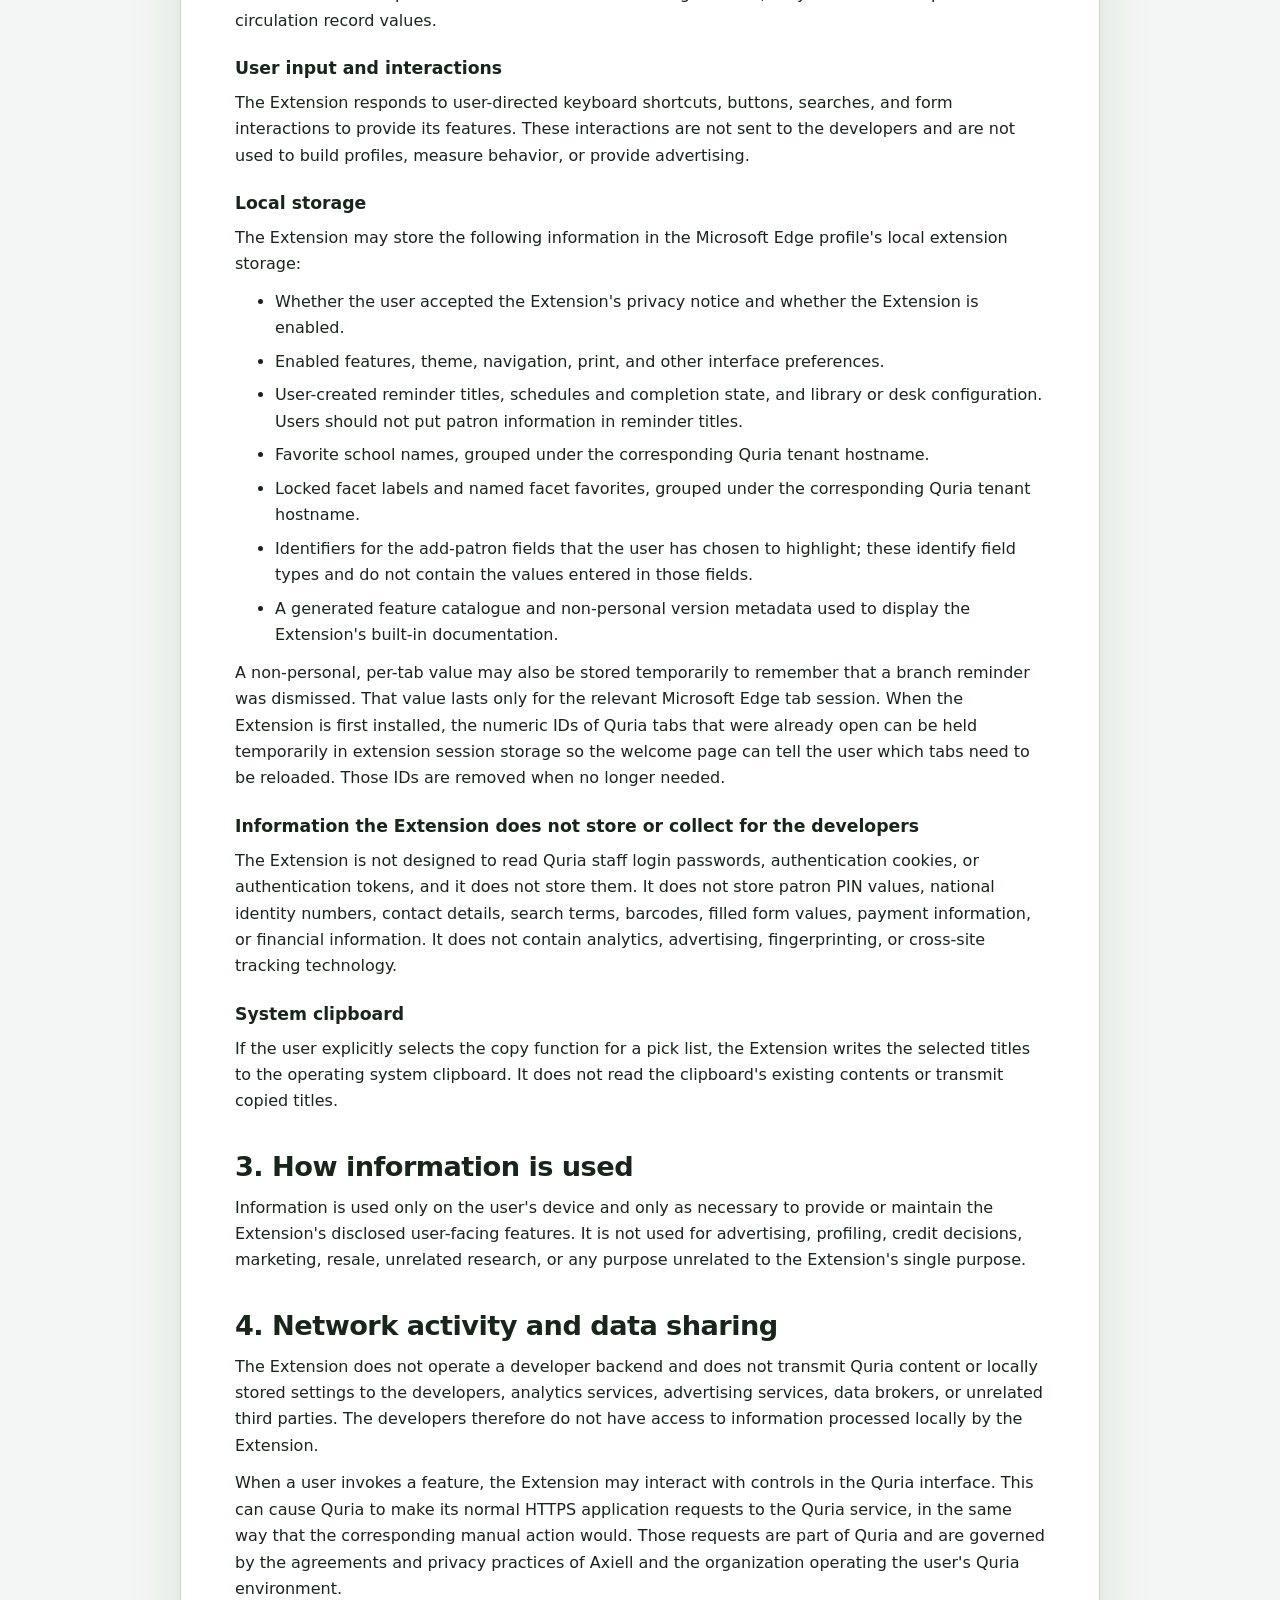
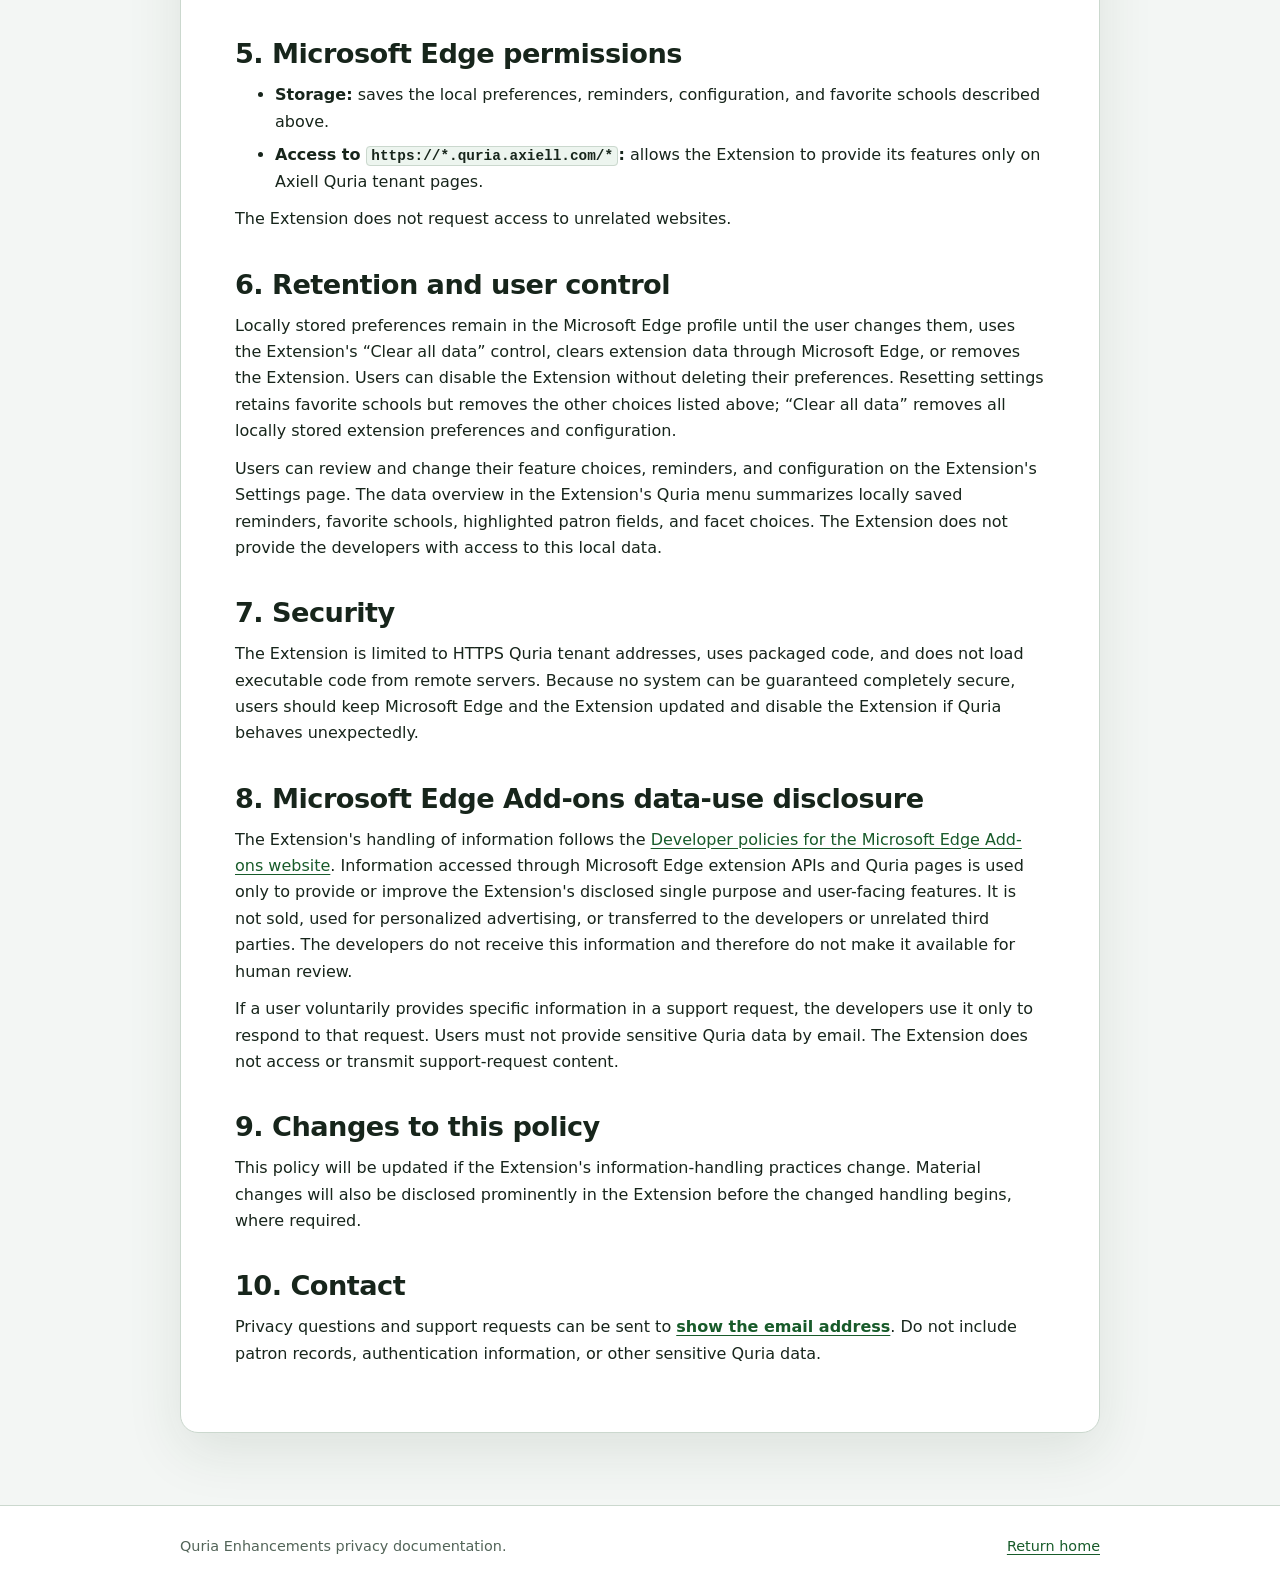
==== commit d2e01fb1: "Reveal support email on request" ====
--- a/privacy.html
+++ b/privacy.html
@@ -5,7 +5,7 @@
     <meta name="viewport" content="width=device-width, initial-scale=1">
     <meta name="description" content="Privacy policy for the Quria Enhancements extension for Microsoft Edge.">
     <meta name="referrer" content="no-referrer">
-    <meta http-equiv="Content-Security-Policy" content="default-src 'self'; script-src 'none'; style-src 'self'; img-src 'self' data:; connect-src 'none'; frame-src 'none'; object-src 'none'; base-uri 'none'; form-action 'none'">
+    <meta http-equiv="Content-Security-Policy" content="default-src 'self'; script-src 'self'; style-src 'self'; img-src 'self' data:; connect-src 'none'; frame-src 'none'; object-src 'none'; base-uri 'none'; form-action 'none'">
     <link rel="canonical" href="https://jon-fallstrom.github.io/Quria-enhancements---Plugin-info/privacy.html">
     <link rel="stylesheet" href="styles.css">
     <title>Privacy Policy — Quria Enhancements</title>
@@ -229,8 +229,8 @@
                 <h2 id="contact-heading">10. Contact</h2>
                 <p>
                     Privacy questions and support requests can be sent to
-                    <a href="mailto:jon.fallstrom@gmail.com">jon.fallstrom@gmail.com</a>.
-                    Do not include patron records, authentication information, or other sensitive Quria data in an email.
+                    <button class="email-reveal" type="button">show the email address</button>.
+                    Do not include patron records, authentication information, or other sensitive Quria data.
                 </p>
             </section>
         </article>
@@ -243,4 +243,5 @@
         </div>
     </footer>
 </body>
+    <script src="email-reveal.js" defer></script>
 </html>
--- a/styles.css
+++ b/styles.css
@@ -322,6 +322,23 @@
     font-weight: 700;
 }
 
+.email-reveal {
+    padding: 0;
+    border: 0;
+    background: transparent;
+    color: var(--accent-strong);
+    cursor: pointer;
+    font: inherit;
+    font-weight: 700;
+    text-decoration: underline;
+    text-decoration-thickness: 1px;
+    text-underline-offset: 0.18em;
+}
+
+.email-reveal:hover {
+    color: var(--text);
+}
+
 .callout {
     display: grid;
     grid-template-columns: minmax(220px, 0.8fr) minmax(0, 1.2fr);
